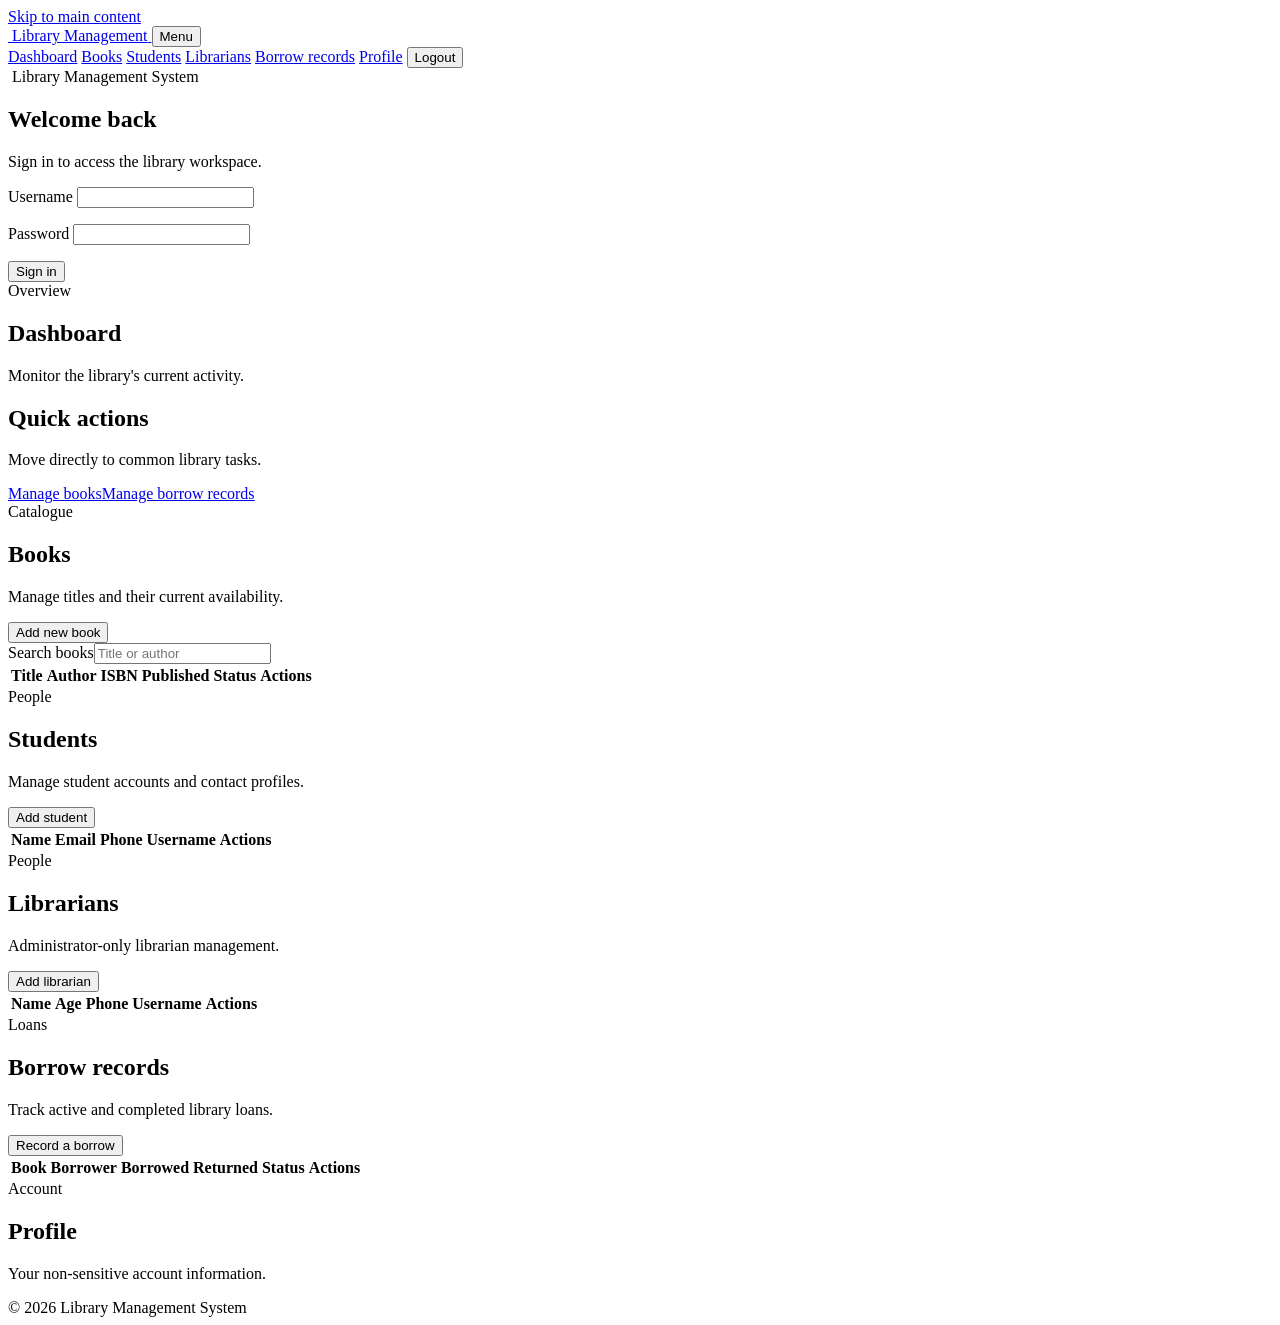
==== backend/src/main/resources/static/index.html @ df99b719 "Initial Commit" ====
<!doctype html>
<html lang="en">
<head>
  <meta charset="UTF-8">
  <meta name="viewport" content="width=device-width, initial-scale=1.0">
  <meta name="description" content="Responsive Library Management System">
  <title>Library Management System</title>
  <link rel="icon" href="/assets/library-mark.svg" type="image/svg+xml">
  <link rel="preconnect" href="https://fonts.googleapis.com">
  <link rel="preconnect" href="https://fonts.gstatic.com" crossorigin>
  <link href="https://fonts.googleapis.com/css2?family=Inter:wght@400;500;600;700&family=Poppins:wght@600;700&display=swap" rel="stylesheet">
  <link rel="stylesheet" href="/css/tokens.css">
  <link rel="stylesheet" href="/css/base.css">
  <link rel="stylesheet" href="/css/layout.css">
  <link rel="stylesheet" href="/css/components.css">
  <link rel="stylesheet" href="/css/responsive.css">
</head>
<body>
  <a class="skip-link" href="#main-content">Skip to main content</a>
  <div class="app-shell">
    <header class="site-header">
      <a class="brand" href="#dashboard" aria-label="Library Management System dashboard">
        <span class="brand-mark" aria-hidden="true"><img src="/assets/library-mark.svg" alt=""></span>
        <span>Library Management</span>
      </a>
      <button class="menu-toggle" type="button" aria-expanded="false" aria-controls="primary-navigation">Menu</button>
      <nav id="primary-navigation" class="primary-navigation" aria-label="Primary navigation">
        <a href="#dashboard" data-route="dashboard">Dashboard</a>
        <a href="#books" data-route="books">Books</a>
        <a href="#students" data-route="students">Students</a>
        <a href="#librarians" data-route="librarians">Librarians</a>
        <a href="#borrow-records" data-route="borrow-records">Borrow records</a>
        <a href="#profile" data-route="profile">Profile</a>
        <button class="nav-logout" type="button" data-action="logout">Logout</button>
      </nav>
    </header>

    <main id="main-content" tabindex="-1">
      <section class="page-view" data-page="login" aria-labelledby="login-title">
        <div class="auth-layout">
          <div class="auth-card">
            <img class="auth-brand-mark" src="/assets/library-mark.svg" alt="" aria-hidden="true">
            <span class="eyebrow">Library Management System</span>
            <h1 id="login-title">Welcome back</h1>
            <p>Sign in to access the library workspace.</p>
            <form id="login-form" novalidate>
              <label for="login-username">Username</label>
              <input id="login-username" name="username" autocomplete="username" required>
              <p class="field-error" data-error-for="username"></p>
              <label for="login-password">Password</label>
              <input id="login-password" name="password" type="password" autocomplete="current-password" required>
              <p class="field-error" data-error-for="password"></p>
              <button class="button button-primary button-block" type="submit">Sign in</button>
            </form>
          </div>
        </div>
      </section>

      <section class="page-view" data-page="dashboard" aria-labelledby="dashboard-title">
        <div class="page-heading"><div><span class="eyebrow">Overview</span><h1 id="dashboard-title">Dashboard</h1><p>Monitor the library's current activity.</p></div></div>
        <div class="stat-grid" id="dashboard-stats" aria-live="polite"></div>
        <div class="dashboard-actions card"><h2>Quick actions</h2><p>Move directly to common library tasks.</p><div class="button-row"><a class="button button-primary" href="#books">Manage books</a><a class="button button-teal" href="#borrow-records">Manage borrow records</a></div></div>
      </section>

      <section class="page-view" data-page="books" aria-labelledby="books-title">
        <div class="page-heading"><div><span class="eyebrow">Catalogue</span><h1 id="books-title">Books</h1><p>Manage titles and their current availability.</p></div><button class="button button-primary" type="button" data-open-modal="book">Add new book</button></div>
        <div class="toolbar"><label class="search-field" for="book-search">Search books<input id="book-search" type="search" placeholder="Title or author"></label></div>
        <div class="table-card"><table><thead><tr><th>Title</th><th>Author</th><th>ISBN</th><th>Published</th><th>Status</th><th>Actions</th></tr></thead><tbody id="books-table"></tbody></table></div>
      </section>

      <section class="page-view" data-page="students" aria-labelledby="students-title">
        <div class="page-heading"><div><span class="eyebrow">People</span><h1 id="students-title">Students</h1><p>Manage student accounts and contact profiles.</p></div><button class="button button-primary" type="button" data-open-modal="student">Add student</button></div>
        <div class="table-card"><table><thead><tr><th>Name</th><th>Email</th><th>Phone</th><th>Username</th><th>Actions</th></tr></thead><tbody id="students-table"></tbody></table></div>
      </section>

      <section class="page-view" data-page="librarians" aria-labelledby="librarians-title">
        <div class="page-heading"><div><span class="eyebrow">People</span><h1 id="librarians-title">Librarians</h1><p>Administrator-only librarian management.</p></div><button class="button button-primary" type="button" data-open-modal="librarian">Add librarian</button></div>
        <div class="table-card"><table><thead><tr><th>Name</th><th>Age</th><th>Phone</th><th>Username</th><th>Actions</th></tr></thead><tbody id="librarians-table"></tbody></table></div>
      </section>

      <section class="page-view" data-page="borrow-records" aria-labelledby="records-title">
        <div class="page-heading"><div><span class="eyebrow">Loans</span><h1 id="records-title">Borrow records</h1><p>Track active and completed library loans.</p></div><button class="button button-teal" type="button" data-open-modal="borrow">Record a borrow</button></div>
        <div class="table-card"><table><thead><tr><th>Book</th><th>Borrower</th><th>Borrowed</th><th>Returned</th><th>Status</th><th>Actions</th></tr></thead><tbody id="records-table"></tbody></table></div>
      </section>

      <section class="page-view" data-page="profile" aria-labelledby="profile-title"><div class="page-heading"><div><span class="eyebrow">Account</span><h1 id="profile-title">Profile</h1><p>Your non-sensitive account information.</p></div></div><div id="profile-card" class="card"></div></section>
    </main>
    <footer>© 2026 Library Management System</footer>
  </div>
  <div id="modal-root" aria-live="polite"></div>
  <div id="toast-region" class="toast-region" aria-live="polite" aria-atomic="true"></div>
  <script type="module" src="/js/main.js"></script>
</body>
</html>
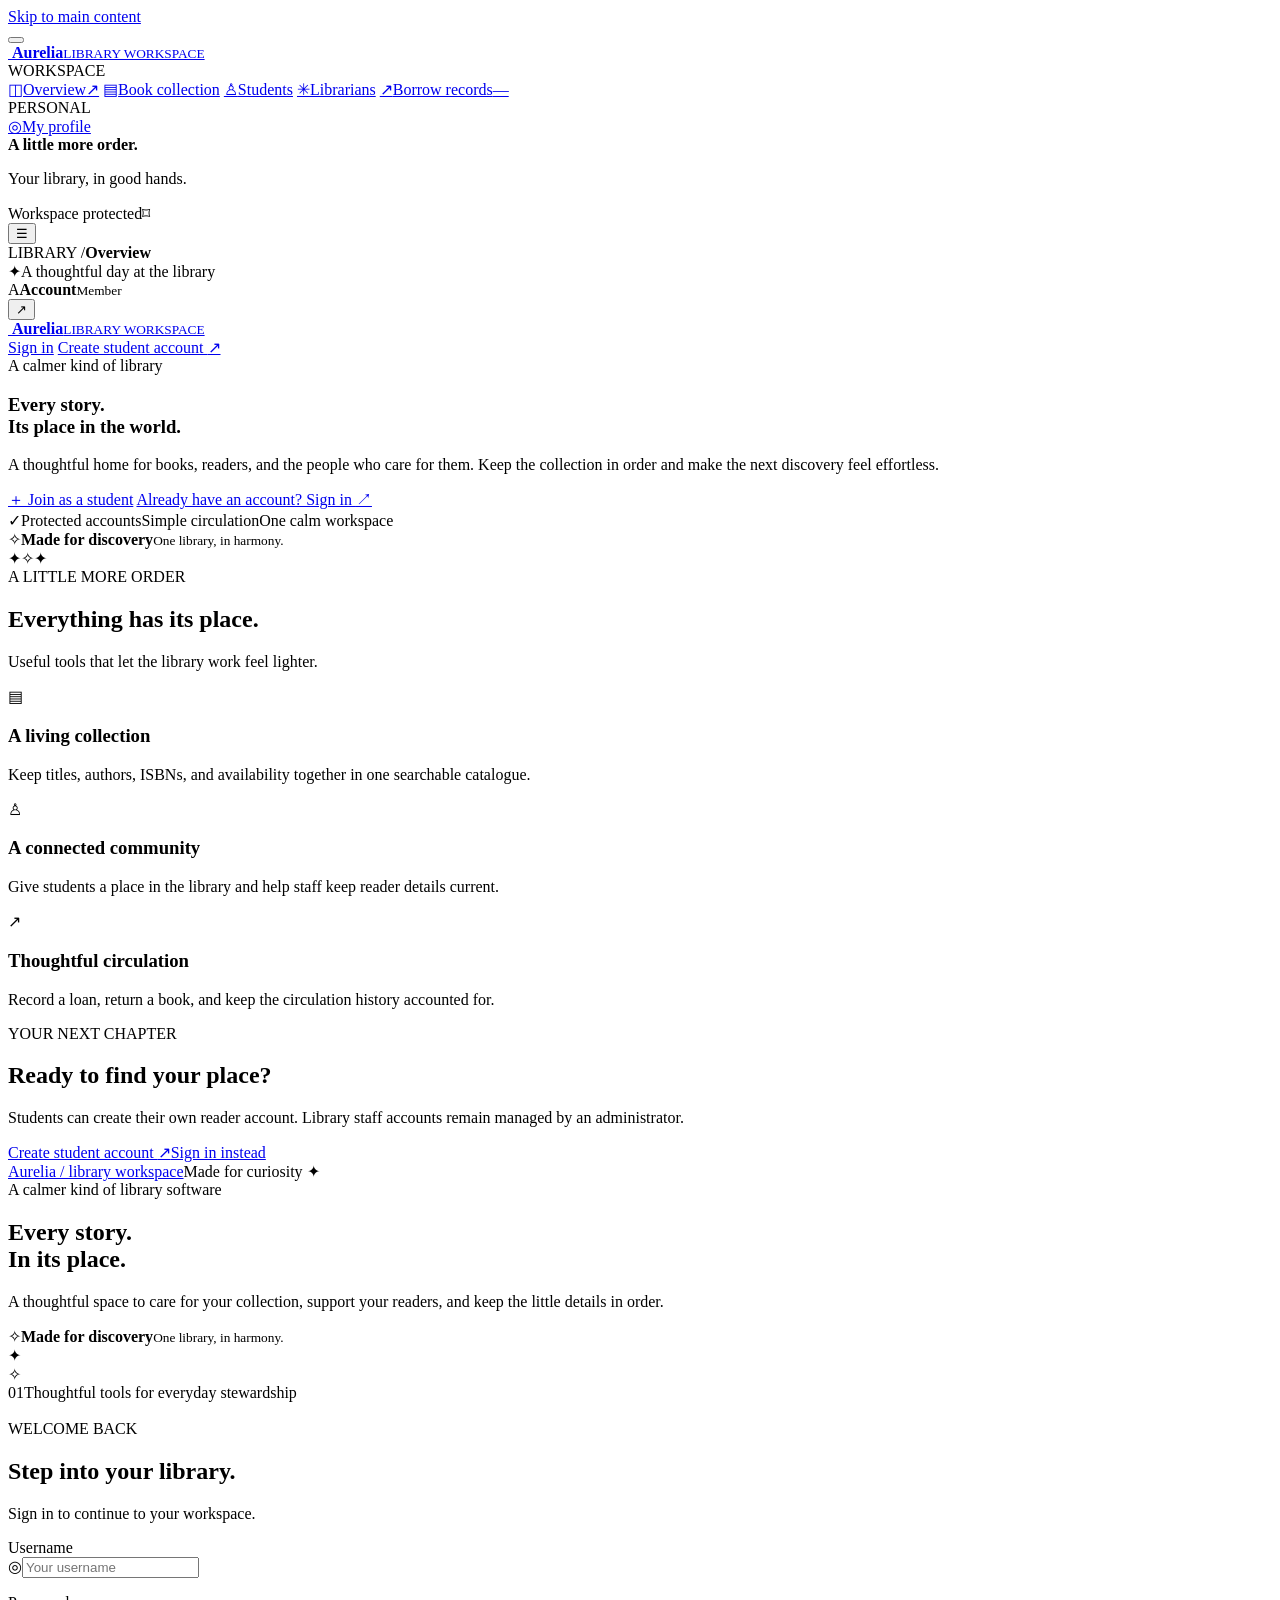
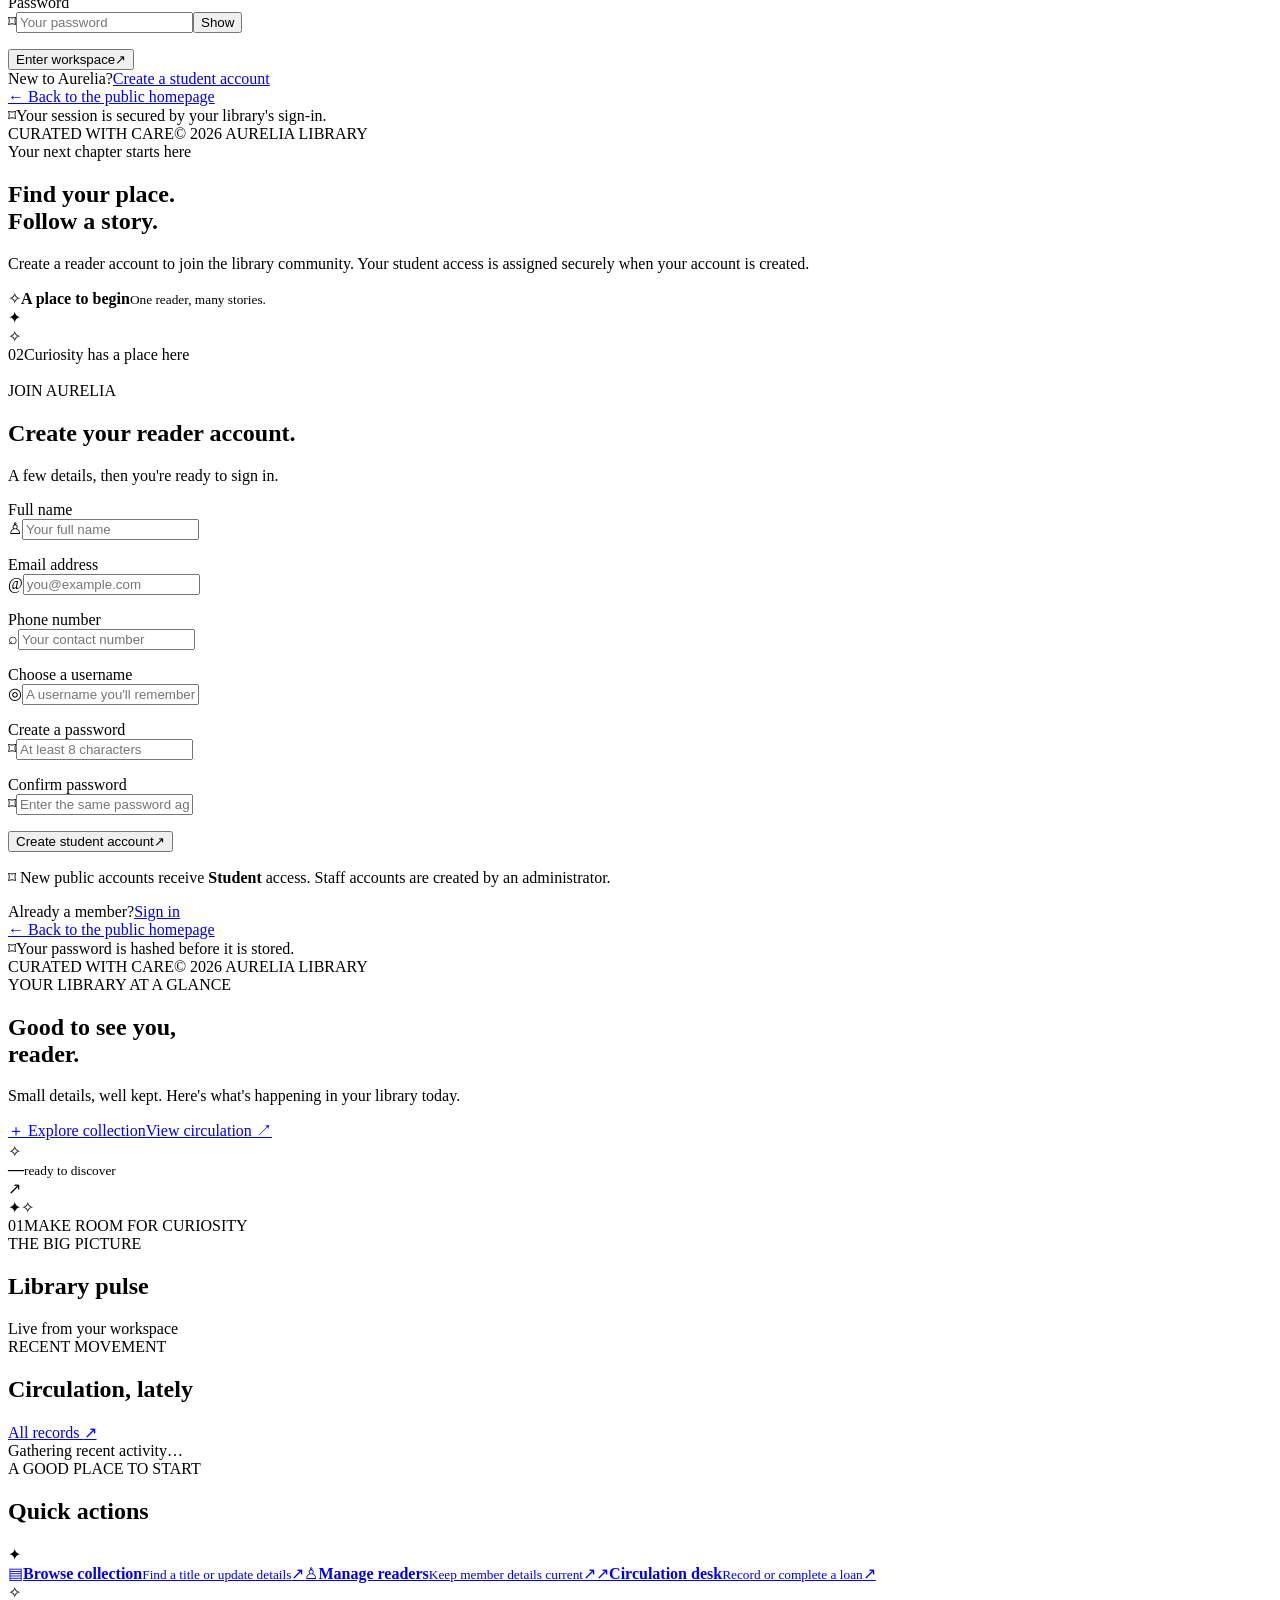
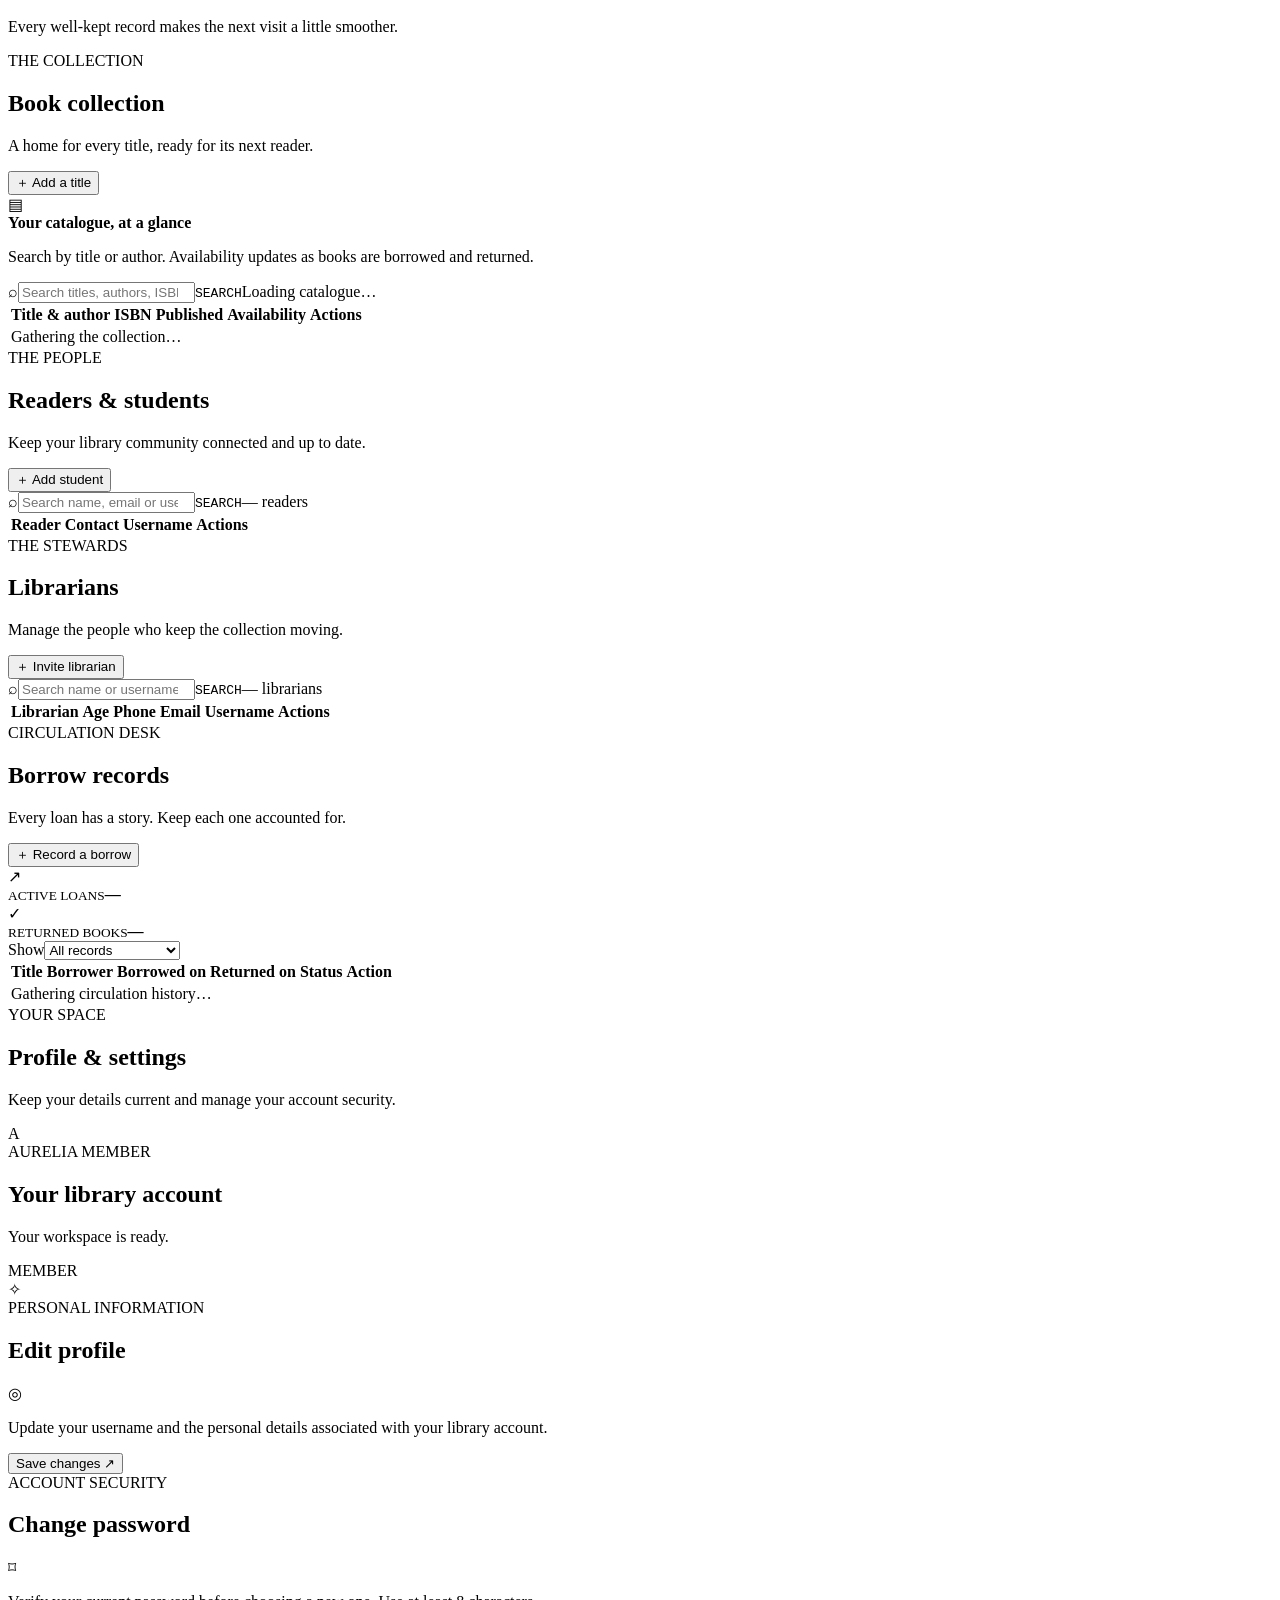
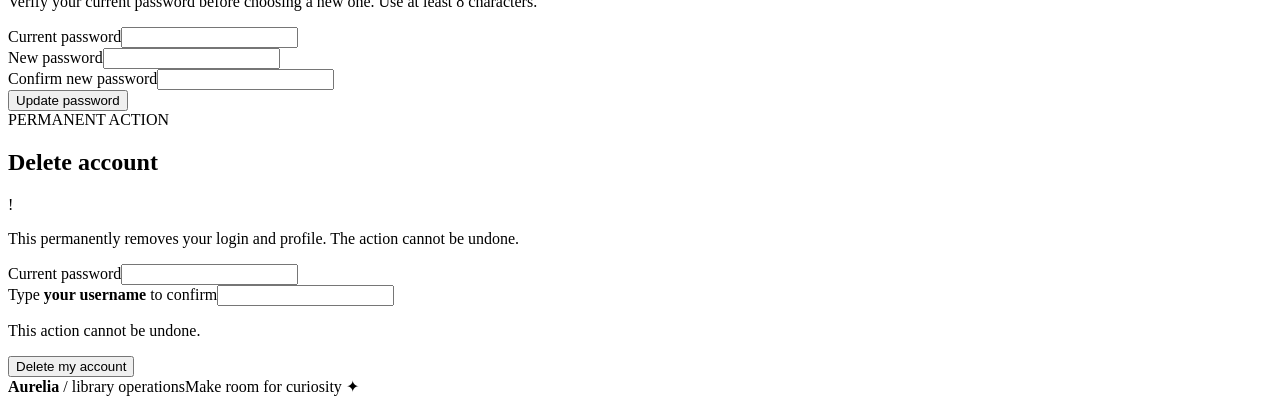
==== commit a9238575: "feat: complete Aurelia UI and account workflows" ====
--- a/backend/src/main/resources/static/index.html
+++ b/backend/src/main/resources/static/index.html
@@ -3,92 +3,280 @@
 <head>
   <meta charset="UTF-8">
   <meta name="viewport" content="width=device-width, initial-scale=1.0">
-  <meta name="description" content="Responsive Library Management System">
-  <title>Library Management System</title>
+  <meta name="theme-color" content="#f7f6ff">
+  <meta name="description" content="Aurelia Library — an elegant, responsive library management workspace.">
+  <title>Aurelia Library — Spatial Glass</title>
   <link rel="icon" href="/assets/library-mark.svg" type="image/svg+xml">
   <link rel="preconnect" href="https://fonts.googleapis.com">
   <link rel="preconnect" href="https://fonts.gstatic.com" crossorigin>
-  <link href="https://fonts.googleapis.com/css2?family=Inter:wght@400;500;600;700&family=Poppins:wght@600;700&display=swap" rel="stylesheet">
+  <link href="https://fonts.googleapis.com/css2?family=DM+Sans:wght@400;500;600;700&family=Manrope:wght@400;500;600;700;800&display=swap" rel="stylesheet">
   <link rel="stylesheet" href="/css/tokens.css">
   <link rel="stylesheet" href="/css/base.css">
   <link rel="stylesheet" href="/css/layout.css">
   <link rel="stylesheet" href="/css/components.css">
   <link rel="stylesheet" href="/css/responsive.css">
+  <link rel="stylesheet" href="/css/public.css">
 </head>
 <body>
   <a class="skip-link" href="#main-content">Skip to main content</a>
   <div class="app-shell">
-    <header class="site-header">
-      <a class="brand" href="#dashboard" aria-label="Library Management System dashboard">
-        <span class="brand-mark" aria-hidden="true"><img src="/assets/library-mark.svg" alt=""></span>
-        <span>Library Management</span>
+    <button class="nav-scrim" type="button" data-action="close-nav" aria-label="Close navigation"></button>
+    <aside class="app-sidebar" id="app-sidebar" aria-label="Application sidebar">
+      <a class="brand-lockup" href="#dashboard" aria-label="Aurelia Library home">
+        <span class="brand-symbol"><img src="/assets/library-mark.svg" alt=""></span>
+        <span class="brand-copy"><strong>Aurelia</strong><small>LIBRARY WORKSPACE</small></span>
       </a>
-      <button class="menu-toggle" type="button" aria-expanded="false" aria-controls="primary-navigation">Menu</button>
-      <nav id="primary-navigation" class="primary-navigation" aria-label="Primary navigation">
-        <a href="#dashboard" data-route="dashboard">Dashboard</a>
-        <a href="#books" data-route="books">Books</a>
-        <a href="#students" data-route="students">Students</a>
-        <a href="#librarians" data-route="librarians">Librarians</a>
-        <a href="#borrow-records" data-route="borrow-records">Borrow records</a>
-        <a href="#profile" data-route="profile">Profile</a>
-        <button class="nav-logout" type="button" data-action="logout">Logout</button>
+      <div class="sidebar-section-label">WORKSPACE</div>
+      <nav class="side-navigation" aria-label="Primary navigation">
+        <a href="#dashboard" data-route="dashboard" data-roles="ADMIN,LIBRARIAN"><span class="nav-glyph" aria-hidden="true">◫</span><span>Overview</span><span class="nav-arrow" aria-hidden="true">↗</span></a>
+        <a href="#books" data-route="books"><span class="nav-glyph" aria-hidden="true">▤</span><span>Book collection</span></a>
+        <a href="#students" data-route="students" data-roles="ADMIN,LIBRARIAN"><span class="nav-glyph" aria-hidden="true">♙</span><span>Students</span></a>
+        <a href="#librarians" data-route="librarians" data-role="ADMIN"><span class="nav-glyph" aria-hidden="true">✳</span><span>Librarians</span></a>
+        <a href="#borrow-records" data-route="borrow-records" data-roles="ADMIN,LIBRARIAN,STUDENT"><span class="nav-glyph" aria-hidden="true">↗</span><span id="borrow-nav-label">Borrow records</span><span class="nav-count" id="active-loan-count">—</span></a>
       </nav>
-    </header>
-
-    <main id="main-content" tabindex="-1">
-      <section class="page-view" data-page="login" aria-labelledby="login-title">
-        <div class="auth-layout">
-          <div class="auth-card">
-            <img class="auth-brand-mark" src="/assets/library-mark.svg" alt="" aria-hidden="true">
-            <span class="eyebrow">Library Management System</span>
-            <h1 id="login-title">Welcome back</h1>
-            <p>Sign in to access the library workspace.</p>
-            <form id="login-form" novalidate>
-              <label for="login-username">Username</label>
-              <input id="login-username" name="username" autocomplete="username" required>
-              <p class="field-error" data-error-for="username"></p>
-              <label for="login-password">Password</label>
-              <input id="login-password" name="password" type="password" autocomplete="current-password" required>
-              <p class="field-error" data-error-for="password"></p>
-              <button class="button button-primary button-block" type="submit">Sign in</button>
-            </form>
-          </div>
+      <div class="sidebar-section-label sidebar-secondary-label">PERSONAL</div>
+      <nav class="side-navigation" aria-label="Personal navigation">
+        <a href="#profile" data-route="profile"><span class="nav-glyph" aria-hidden="true">◎</span><span>My profile</span></a>
+      </nav>
+      <div class="sidebar-spacer"></div>
+      <div class="sidebar-note">
+        <span class="note-orb" aria-hidden="true"><span></span></span>
+        <div><strong>A little more order.</strong><p>Your library, in good hands.</p></div>
+      </div>
+      <div class="sidebar-footer"><span class="online-dot"></span><span>Workspace protected</span><span class="footer-lock" aria-hidden="true">⌑</span></div>
+    </aside>
+
+    <div class="app-frame">
+      <header class="app-topbar">
+        <div class="topbar-left">
+          <button class="icon-button mobile-menu-button" type="button" data-action="toggle-nav" aria-label="Open navigation" aria-expanded="false" aria-controls="app-sidebar"><span aria-hidden="true">☰</span></button>
+          <div class="breadcrumb"><span>LIBRARY /</span><strong id="topbar-section">Overview</strong></div>
         </div>
-      </section>
-
-      <section class="page-view" data-page="dashboard" aria-labelledby="dashboard-title">
-        <div class="page-heading"><div><span class="eyebrow">Overview</span><h1 id="dashboard-title">Dashboard</h1><p>Monitor the library's current activity.</p></div></div>
-        <div class="stat-grid" id="dashboard-stats" aria-live="polite"></div>
-        <div class="dashboard-actions card"><h2>Quick actions</h2><p>Move directly to common library tasks.</p><div class="button-row"><a class="button button-primary" href="#books">Manage books</a><a class="button button-teal" href="#borrow-records">Manage borrow records</a></div></div>
-      </section>
-
-      <section class="page-view" data-page="books" aria-labelledby="books-title">
-        <div class="page-heading"><div><span class="eyebrow">Catalogue</span><h1 id="books-title">Books</h1><p>Manage titles and their current availability.</p></div><button class="button button-primary" type="button" data-open-modal="book">Add new book</button></div>
-        <div class="toolbar"><label class="search-field" for="book-search">Search books<input id="book-search" type="search" placeholder="Title or author"></label></div>
-        <div class="table-card"><table><thead><tr><th>Title</th><th>Author</th><th>ISBN</th><th>Published</th><th>Status</th><th>Actions</th></tr></thead><tbody id="books-table"></tbody></table></div>
-      </section>
-
-      <section class="page-view" data-page="students" aria-labelledby="students-title">
-        <div class="page-heading"><div><span class="eyebrow">People</span><h1 id="students-title">Students</h1><p>Manage student accounts and contact profiles.</p></div><button class="button button-primary" type="button" data-open-modal="student">Add student</button></div>
-        <div class="table-card"><table><thead><tr><th>Name</th><th>Email</th><th>Phone</th><th>Username</th><th>Actions</th></tr></thead><tbody id="students-table"></tbody></table></div>
-      </section>
-
-      <section class="page-view" data-page="librarians" aria-labelledby="librarians-title">
-        <div class="page-heading"><div><span class="eyebrow">People</span><h1 id="librarians-title">Librarians</h1><p>Administrator-only librarian management.</p></div><button class="button button-primary" type="button" data-open-modal="librarian">Add librarian</button></div>
-        <div class="table-card"><table><thead><tr><th>Name</th><th>Age</th><th>Phone</th><th>Username</th><th>Actions</th></tr></thead><tbody id="librarians-table"></tbody></table></div>
-      </section>
-
-      <section class="page-view" data-page="borrow-records" aria-labelledby="records-title">
-        <div class="page-heading"><div><span class="eyebrow">Loans</span><h1 id="records-title">Borrow records</h1><p>Track active and completed library loans.</p></div><button class="button button-teal" type="button" data-open-modal="borrow">Record a borrow</button></div>
-        <div class="table-card"><table><thead><tr><th>Book</th><th>Borrower</th><th>Borrowed</th><th>Returned</th><th>Status</th><th>Actions</th></tr></thead><tbody id="records-table"></tbody></table></div>
-      </section>
-
-      <section class="page-view" data-page="profile" aria-labelledby="profile-title"><div class="page-heading"><div><span class="eyebrow">Account</span><h1 id="profile-title">Profile</h1><p>Your non-sensitive account information.</p></div></div><div id="profile-card" class="card"></div></section>
-    </main>
-    <footer>© 2026 Library Management System</footer>
+        <div class="topbar-right">
+          <div class="topbar-date"><span class="date-spark" aria-hidden="true">✦</span><span id="today-label">A thoughtful day at the library</span></div>
+          <span class="topbar-divider" aria-hidden="true"></span>
+          <div class="identity-chip" aria-label="Signed-in user"><span class="avatar-circle" id="header-avatar">A</span><span class="identity-copy"><strong data-user-name>Account</strong><small data-user-role>Member</small></span></div>
+          <button class="icon-button logout-button" type="button" data-action="logout" aria-label="Sign out" title="Sign out"><span aria-hidden="true">↗</span></button>
+        </div>
+      </header>
+
+      <main id="main-content" tabindex="-1">
+        <section class="page-view public-home active" data-page="home" aria-labelledby="public-home-title">
+          <div class="public-home-wrap">
+            <header class="public-nav">
+              <a class="brand-lockup" href="#home" aria-label="Aurelia Library home">
+                <span class="brand-symbol"><img src="/assets/library-mark.svg" alt=""></span>
+                <span class="brand-copy"><strong>Aurelia</strong><small>LIBRARY WORKSPACE</small></span>
+              </a>
+              <nav class="public-nav-actions" aria-label="Public navigation">
+                <a class="public-nav-link" href="#login">Sign in</a>
+                <a class="button button-primary public-nav-cta" href="#register">Create student account <span aria-hidden="true">↗</span></a>
+              </nav>
+            </header>
+
+            <section class="public-hero" aria-labelledby="public-home-title">
+              <div class="public-hero-copy">
+                <span class="hero-eyebrow"><span class="hero-eyebrow-dot"></span> A calmer kind of library</span>
+                <h1 id="public-home-title">Every story.<br><span>Its place in the world.</span></h1>
+                <p>A thoughtful home for books, readers, and the people who care for them. Keep the collection in order and make the next discovery feel effortless.</p>
+                <div class="public-hero-actions">
+                  <a class="button button-light" href="#register"><span aria-hidden="true">＋</span> Join as a student</a>
+                  <a class="public-secondary-link" href="#login">Already have an account? Sign in <span aria-hidden="true">↗</span></a>
+                </div>
+                <div class="public-proof-row"><span class="public-proof-dot" aria-hidden="true">✓</span><span>Protected accounts</span><span class="public-proof-separator" aria-hidden="true"></span><span>Simple circulation</span><span class="public-proof-separator" aria-hidden="true"></span><span>One calm workspace</span></div>
+              </div>
+              <div class="public-hero-art" aria-hidden="true">
+                <div class="public-art-orbit orbit-one"></div><div class="public-art-orbit orbit-two"></div><div class="public-art-orbit orbit-three"></div>
+                <div class="public-art-glow"></div>
+                <div class="public-book public-book-jade"><span class="public-book-emblem"></span><i></i></div>
+                <div class="public-book public-book-violet"><span class="public-book-emblem"></span><i></i></div>
+                <div class="public-book public-book-sand"><span class="public-book-emblem"></span><i></i></div>
+                <div class="public-art-card"><span class="public-art-card-icon">✧</span><span><strong>Made for discovery</strong><small>One library, in harmony.</small></span></div>
+                <span class="public-art-star star-one">✦</span><span class="public-art-star star-two">✧</span><span class="public-art-star star-three">✦</span>
+              </div>
+            </section>
+
+            <section class="public-section" aria-labelledby="public-features-title">
+              <div class="public-section-heading"><span class="eyebrow">A LITTLE MORE ORDER</span><h2 id="public-features-title">Everything has its place.</h2><p>Useful tools that let the library work feel lighter.</p></div>
+              <div class="public-feature-grid">
+                <article class="public-feature-card"><span class="public-feature-icon violet">▤</span><h3>A living collection</h3><p>Keep titles, authors, ISBNs, and availability together in one searchable catalogue.</p></article>
+                <article class="public-feature-card"><span class="public-feature-icon jade">♙</span><h3>A connected community</h3><p>Give students a place in the library and help staff keep reader details current.</p></article>
+                <article class="public-feature-card"><span class="public-feature-icon lilac">↗</span><h3>Thoughtful circulation</h3><p>Record a loan, return a book, and keep the circulation history accounted for.</p></article>
+              </div>
+            </section>
+
+            <section class="public-join-panel"><div><span class="eyebrow">YOUR NEXT CHAPTER</span><h2>Ready to find your place?</h2><p>Students can create their own reader account. Library staff accounts remain managed by an administrator.</p></div><div class="public-join-actions"><a class="button button-primary" href="#register">Create student account <span aria-hidden="true">↗</span></a><a class="public-secondary-link" href="#login">Sign in instead</a></div></section>
+            <footer class="public-footer"><a class="public-footer-brand" href="#home">Aurelia <span>/ library workspace</span></a><span>Made for curiosity <span aria-hidden="true">✦</span></span></footer>
+          </div>
+        </section>
+
+        <section class="page-view login-view" data-page="login" aria-labelledby="login-title">
+          <div class="auth-layout">
+            <div class="auth-story">
+              <div class="auth-story-orb auth-story-orb-one" aria-hidden="true"></div>
+              <div class="auth-story-orb auth-story-orb-two" aria-hidden="true"></div>
+              <span class="story-kicker"><span class="online-dot"></span> A calmer kind of library software</span>
+              <h1>Every story.<br><span>In its place.</span></h1>
+              <p class="story-copy">A thoughtful space to care for your collection, support your readers, and keep the little details in order.</p>
+              <div class="book-scene" aria-hidden="true">
+                <div class="scene-ring scene-ring-one"></div><div class="scene-ring scene-ring-two"></div>
+                <div class="floating-book book-back"><span></span><i></i></div>
+                <div class="floating-book book-mid"><span></span><i></i></div>
+                <div class="floating-book book-front"><span></span><i></i></div>
+                <div class="scene-glass-card"><span>✧</span><strong>Made for discovery</strong><small>One library, in harmony.</small></div>
+                <div class="scene-spark spark-one">✦</div><div class="scene-spark spark-two">✧</div>
+              </div>
+              <div class="story-footnote"><span>01</span><span class="story-footnote-line"></span><span>Thoughtful tools for everyday stewardship</span></div>
+            </div>
+            <div class="auth-side">
+              <div class="auth-card glass-panel">
+                <div class="auth-card-mark"><img src="/assets/library-mark.svg" alt="" aria-hidden="true"></div>
+                <div class="eyebrow">WELCOME BACK</div>
+                <h2 id="login-title">Step into your library.</h2>
+                <p class="auth-intro">Sign in to continue to your workspace.</p>
+                <form id="login-form" novalidate>
+                  <div class="form-field"><label for="login-username">Username</label><div class="input-wrap"><span class="input-leading" aria-hidden="true">◎</span><input id="login-username" name="username" autocomplete="username" placeholder="Your username" required></div><p class="field-error" data-error-for="username"></p></div>
+                  <div class="form-field"><label for="login-password">Password</label><div class="input-wrap"><span class="input-leading" aria-hidden="true">⌑</span><input id="login-password" name="password" type="password" autocomplete="current-password" placeholder="Your password" required><button class="password-toggle" type="button" data-action="toggle-password" aria-label="Show password">Show</button></div><p class="field-error" data-error-for="password"></p></div>
+                  <p class="login-error" id="login-error" role="alert" hidden></p>
+                  <button class="button button-primary button-block sign-in-button" type="submit"><span>Enter workspace</span><span aria-hidden="true">↗</span></button>
+                </form>
+                <div class="auth-switch-row"><span>New to Aurelia?</span><a href="#register">Create a student account</a></div>
+                <a class="auth-home-link" href="#home">← Back to the public homepage</a>
+                <div class="auth-security"><span class="security-icon" aria-hidden="true">⌑</span><span>Your session is secured by your library's sign-in.</span></div>
+              </div>
+              <div class="auth-bottom-line"><span>CURATED WITH CARE</span><span>© 2026 AURELIA LIBRARY</span></div>
+            </div>
+          </div>
+        </section>
+
+        <section class="page-view login-view register-view" data-page="register" aria-labelledby="register-title">
+          <div class="auth-layout">
+            <div class="auth-story">
+              <div class="auth-story-orb auth-story-orb-one" aria-hidden="true"></div>
+              <div class="auth-story-orb auth-story-orb-two" aria-hidden="true"></div>
+              <span class="story-kicker"><span class="online-dot"></span> Your next chapter starts here</span>
+              <h1>Find your place.<br><span>Follow a story.</span></h1>
+              <p class="story-copy">Create a reader account to join the library community. Your student access is assigned securely when your account is created.</p>
+              <div class="book-scene" aria-hidden="true">
+                <div class="scene-ring scene-ring-one"></div><div class="scene-ring scene-ring-two"></div>
+                <div class="floating-book book-back"><span></span><i></i></div>
+                <div class="floating-book book-mid"><span></span><i></i></div>
+                <div class="floating-book book-front"><span></span><i></i></div>
+                <div class="scene-glass-card"><span>✧</span><strong>A place to begin</strong><small>One reader, many stories.</small></div>
+                <div class="scene-spark spark-one">✦</div><div class="scene-spark spark-two">✧</div>
+              </div>
+              <div class="story-footnote"><span>02</span><span class="story-footnote-line"></span><span>Curiosity has a place here</span></div>
+            </div>
+            <div class="auth-side register-auth-side">
+              <div class="auth-card glass-panel register-card">
+                <div class="auth-card-mark"><img src="/assets/library-mark.svg" alt="" aria-hidden="true"></div>
+                <div class="eyebrow">JOIN AURELIA</div>
+                <h2 id="register-title">Create your reader account.</h2>
+                <p class="auth-intro">A few details, then you're ready to sign in.</p>
+                <form id="registration-form" novalidate>
+                  <div class="form-field"><label for="register-name">Full name</label><div class="input-wrap"><span class="input-leading" aria-hidden="true">♙</span><input id="register-name" name="name" autocomplete="name" maxlength="100" placeholder="Your full name" required></div><p class="field-error" data-register-error-for="name"></p></div>
+                  <div class="form-field"><label for="register-email">Email address</label><div class="input-wrap"><span class="input-leading" aria-hidden="true">@</span><input id="register-email" name="email" type="email" autocomplete="email" maxlength="100" placeholder="you@example.com" required></div><p class="field-error" data-register-error-for="email"></p></div>
+                  <div class="form-field"><label for="register-phone">Phone number</label><div class="input-wrap"><span class="input-leading" aria-hidden="true">⌕</span><input id="register-phone" name="phone" type="tel" autocomplete="tel" maxlength="20" placeholder="Your contact number" required></div><p class="field-error" data-register-error-for="phone"></p></div>
+                  <div class="form-field"><label for="register-username">Choose a username</label><div class="input-wrap"><span class="input-leading" aria-hidden="true">◎</span><input id="register-username" name="username" autocomplete="username" minlength="1" maxlength="50" placeholder="A username you'll remember" required></div><p class="field-error" data-register-error-for="username"></p></div>
+                  <div class="form-field"><label for="register-password">Create a password</label><div class="input-wrap"><span class="input-leading" aria-hidden="true">⌑</span><input id="register-password" name="password" type="password" autocomplete="new-password" minlength="8" maxlength="100" placeholder="At least 8 characters" required></div><p class="field-error" data-register-error-for="password"></p></div>
+                  <div class="form-field"><label for="register-confirm-password">Confirm password</label><div class="input-wrap"><span class="input-leading" aria-hidden="true">⌑</span><input id="register-confirm-password" name="confirmPassword" type="password" autocomplete="new-password" minlength="8" maxlength="100" placeholder="Enter the same password again" required></div><p class="field-error" data-register-error-for="confirmPassword"></p></div>
+                  <p class="login-error" id="registration-error" role="alert" hidden></p>
+                  <button class="button button-primary button-block sign-in-button" type="submit"><span>Create student account</span><span aria-hidden="true">↗</span></button>
+                </form>
+                <p class="registration-role-note"><span aria-hidden="true">⌑</span> New public accounts receive <strong>Student</strong> access. Staff accounts are created by an administrator.</p>
+                <div class="auth-switch-row"><span>Already a member?</span><a href="#login">Sign in</a></div>
+                <a class="auth-home-link" href="#home">← Back to the public homepage</a>
+                <div class="auth-security"><span class="security-icon" aria-hidden="true">⌑</span><span>Your password is hashed before it is stored.</span></div>
+              </div>
+              <div class="auth-bottom-line"><span>CURATED WITH CARE</span><span>© 2026 AURELIA LIBRARY</span></div>
+            </div>
+          </div>
+        </section>
+
+        <section class="page-view" data-page="dashboard" aria-labelledby="dashboard-title">
+          <div class="dashboard-hero spatial-panel">
+            <div class="hero-copy"><span class="hero-eyebrow"><span class="hero-eyebrow-dot"></span> YOUR LIBRARY AT A GLANCE</span><h1 id="dashboard-title">Good to see you,<br><span id="dashboard-greeting">reader.</span></h1><p>Small details, well kept. Here's what's happening in your library today.</p><div class="hero-action-row"><a class="button button-light" href="#books"><span aria-hidden="true">＋</span> Explore collection</a><a class="hero-text-link" href="#borrow-records">View circulation <span aria-hidden="true">↗</span></a></div></div>
+            <div class="hero-art" aria-hidden="true"><div class="hero-halo hero-halo-large"></div><div class="hero-halo hero-halo-small"></div><div class="hero-art-orbit orbit-a"></div><div class="hero-art-orbit orbit-b"></div><div class="hero-book hero-book-a"><i></i></div><div class="hero-book hero-book-b"><i></i></div><div class="hero-book hero-book-c"><i></i></div><div class="hero-floating-card"><span class="float-icon">✧</span><div><strong id="hero-available-count">—</strong><small>ready to discover</small></div><span class="float-trend">↗</span></div><span class="hero-star star-a">✦</span><span class="hero-star star-b">✧</span></div>
+            <div class="hero-index"><span>01</span><span class="hero-index-line"></span><span>MAKE ROOM FOR CURIOSITY</span></div>
+          </div>
+          <div class="section-heading"><div><span class="eyebrow">THE BIG PICTURE</span><h2>Library pulse</h2></div><span class="subtle-label"><span class="online-dot"></span> Live from your workspace</span></div>
+          <div class="stat-grid" id="dashboard-stats" aria-live="polite"></div>
+          <div class="dashboard-lower">
+            <section class="surface-panel recent-panel" aria-labelledby="recent-title"><div class="panel-heading"><div><span class="eyebrow">RECENT MOVEMENT</span><h2 id="recent-title">Circulation, lately</h2></div><a class="quiet-link" href="#borrow-records">All records <span aria-hidden="true">↗</span></a></div><div id="recent-records" class="recent-list"><div class="loading-state">Gathering recent activity…</div></div></section>
+            <section class="surface-panel quick-panel" aria-labelledby="quick-title"><div class="panel-heading"><div><span class="eyebrow">A GOOD PLACE TO START</span><h2 id="quick-title">Quick actions</h2></div><span class="quick-decor" aria-hidden="true">✦</span></div><a class="quick-action" href="#books"><span class="quick-action-icon violet">▤</span><span><strong>Browse collection</strong><small>Find a title or update details</small></span><span class="quick-arrow" aria-hidden="true">↗</span></a><a class="quick-action" href="#students"><span class="quick-action-icon jade">♙</span><span><strong>Manage readers</strong><small>Keep member details current</small></span><span class="quick-arrow" aria-hidden="true">↗</span></a><a class="quick-action" href="#borrow-records"><span class="quick-action-icon lilac">↗</span><span><strong>Circulation desk</strong><small>Record or complete a loan</small></span><span class="quick-arrow" aria-hidden="true">↗</span></a><div class="quick-note"><span aria-hidden="true">✧</span><p>Every well-kept record makes the next visit a little smoother.</p></div></section>
+          </div>
+        </section>
+
+        <section class="page-view" data-page="books" aria-labelledby="books-title">
+          <div class="page-heading"><div><span class="eyebrow">THE COLLECTION</span><h1 id="books-title">Book collection</h1><p>A home for every title, ready for its next reader.</p></div><button class="button button-primary" type="button" data-open-modal="book" data-roles="ADMIN,LIBRARIAN"><span aria-hidden="true">＋</span> Add a title</button></div>
+          <div class="collection-ribbon"><span class="ribbon-symbol" aria-hidden="true">▤</span><div><strong id="book-count-label">Your catalogue, at a glance</strong><p>Search by title or author. Availability updates as books are borrowed and returned.</p></div><div class="ribbon-decoration" aria-hidden="true"><i></i><i></i><i></i></div></div>
+          <div class="table-toolbar"><label class="search-control" for="book-search"><span aria-hidden="true">⌕</span><input id="book-search" type="search" placeholder="Search titles, authors, ISBN…" autocomplete="off"><kbd>SEARCH</kbd></label><span class="table-meta" id="books-visible-count">Loading catalogue…</span></div>
+          <div class="table-card"><table><thead><tr><th>Title & author</th><th>ISBN</th><th>Published</th><th>Availability</th><th class="actions-column">Actions</th></tr></thead><tbody id="books-table"><tr><td colspan="5" class="empty-state">Gathering the collection…</td></tr></tbody></table></div>
+        </section>
+
+        <section class="page-view" data-page="students" aria-labelledby="students-title">
+          <div class="page-heading"><div><span class="eyebrow">THE PEOPLE</span><h1 id="students-title">Readers & students</h1><p>Keep your library community connected and up to date.</p></div><button class="button button-primary" type="button" data-open-modal="student" data-roles="ADMIN,LIBRARIAN"><span aria-hidden="true">＋</span> Add student</button></div>
+          <div class="table-toolbar"><label class="search-control" for="student-search"><span aria-hidden="true">⌕</span><input id="student-search" type="search" placeholder="Search name, email or username…" autocomplete="off"><kbd>SEARCH</kbd></label><span class="table-meta" id="students-visible-count">— readers</span></div>
+          <div class="table-card"><table><thead><tr><th>Reader</th><th>Contact</th><th>Username</th><th class="actions-column">Actions</th></tr></thead><tbody id="students-table"></tbody></table></div>
+        </section>
+
+        <section class="page-view" data-page="librarians" aria-labelledby="librarians-title">
+          <div class="page-heading"><div><span class="eyebrow">THE STEWARDS</span><h1 id="librarians-title">Librarians</h1><p>Manage the people who keep the collection moving.</p></div><button class="button button-primary" type="button" data-open-modal="librarian" data-role="ADMIN"><span aria-hidden="true">＋</span> Invite librarian</button></div>
+          <div class="table-toolbar"><label class="search-control" for="librarian-search"><span aria-hidden="true">⌕</span><input id="librarian-search" type="search" placeholder="Search name or username…" autocomplete="off"><kbd>SEARCH</kbd></label><span class="table-meta" id="librarians-visible-count">— librarians</span></div>
+          <div class="table-card"><table><thead><tr><th>Librarian</th><th>Age</th><th>Phone</th><th>Email</th><th>Username</th><th class="actions-column">Actions</th></tr></thead><tbody id="librarians-table"></tbody></table></div>
+        </section>
+
+        <section class="page-view" data-page="borrow-records" aria-labelledby="records-title">
+          <div class="page-heading"><div><span class="eyebrow">CIRCULATION DESK</span><h1 id="records-title">Borrow records</h1><p id="records-description">Every loan has a story. Keep each one accounted for.</p></div><button class="button button-jade" type="button" data-open-modal="borrow" data-roles="ADMIN,LIBRARIAN"><span aria-hidden="true">＋</span> Record a borrow</button></div>
+          <div class="loan-summary-row"><div class="loan-summary-card"><span class="loan-summary-icon active-icon">↗</span><div><small>ACTIVE LOANS</small><strong id="active-loan-total">—</strong></div></div><div class="loan-summary-card"><span class="loan-summary-icon returned-icon">✓</span><div><small>RETURNED BOOKS</small><strong id="returned-loan-total">—</strong></div></div><label class="filter-control" for="record-filter"><span>Show</span><select id="record-filter"><option value="">All records</option><option value="BORROWED">Currently borrowed</option><option value="RETURNED">Returned</option></select></label></div>
+          <div class="table-card"><table><thead><tr><th>Title</th><th>Borrower</th><th>Borrowed on</th><th>Returned on</th><th>Status</th><th class="actions-column">Action</th></tr></thead><tbody id="records-table"><tr><td colspan="6" class="empty-state">Gathering circulation history…</td></tr></tbody></table></div>
+        </section>
+
+        <section class="page-view" data-page="profile" aria-labelledby="profile-title">
+          <div class="page-heading"><div><span class="eyebrow">YOUR SPACE</span><h1 id="profile-title">Profile & settings</h1><p>Keep your details current and manage your account security.</p></div></div>
+          <div class="profile-layout"><div class="profile-hero spatial-panel"><div class="profile-avatar-large" id="profile-avatar">A</div><span class="profile-kicker">AURELIA MEMBER</span><h2 id="profile-display-name">Your library account</h2><p id="profile-welcome">Your workspace is ready.</p><span class="profile-role-pill" id="profile-role-pill">MEMBER</span><div class="profile-orbit" aria-hidden="true">✧</div></div><div id="profile-card" class="surface-panel profile-details"></div></div>
+          <div class="profile-settings-grid">
+            <section class="surface-panel profile-settings-card" aria-labelledby="profile-edit-title">
+              <div class="panel-heading"><div><span class="eyebrow">PERSONAL INFORMATION</span><h2 id="profile-edit-title">Edit profile</h2></div><span class="profile-settings-icon" aria-hidden="true">◎</span></div>
+              <p class="profile-settings-copy">Update your username and the personal details associated with your library account.</p>
+              <form id="profile-edit-form" novalidate>
+                <div class="profile-input-grid" id="profile-edit-fields"></div>
+                <p class="profile-form-note" id="profile-edit-note"></p>
+                <div class="profile-form-actions"><button class="button button-primary" type="submit">Save changes <span aria-hidden="true">↗</span></button></div>
+              </form>
+            </section>
+            <section class="surface-panel profile-settings-card" aria-labelledby="profile-password-title">
+              <div class="panel-heading"><div><span class="eyebrow">ACCOUNT SECURITY</span><h2 id="profile-password-title">Change password</h2></div><span class="profile-settings-icon jade" aria-hidden="true">⌑</span></div>
+              <p class="profile-settings-copy">Verify your current password before choosing a new one. Use at least 8 characters.</p>
+              <form id="profile-password-form" novalidate>
+                <div class="profile-input-grid single-column">
+                  <div class="profile-input-field"><label for="profile-current-password">Current password</label><input id="profile-current-password" name="currentPassword" type="password" autocomplete="current-password" required></div>
+                  <div class="profile-input-field"><label for="profile-new-password">New password</label><input id="profile-new-password" name="newPassword" type="password" autocomplete="new-password" minlength="8" maxlength="100" required></div>
+                  <div class="profile-input-field"><label for="profile-confirm-password">Confirm new password</label><input id="profile-confirm-password" name="confirmPassword" type="password" autocomplete="new-password" minlength="8" maxlength="100" required></div>
+                </div>
+                <div class="profile-form-actions"><button class="button button-secondary" type="submit">Update password</button></div>
+              </form>
+            </section>
+            <section class="surface-panel profile-settings-card profile-danger-card" aria-labelledby="profile-delete-title">
+              <div class="panel-heading"><div><span class="eyebrow">PERMANENT ACTION</span><h2 id="profile-delete-title">Delete account</h2></div><span class="profile-settings-icon danger" aria-hidden="true">!</span></div>
+              <p class="profile-settings-copy" id="profile-delete-description">This permanently removes your login and profile. The action cannot be undone.</p>
+              <form id="profile-delete-form" novalidate>
+                <div class="profile-delete-grid">
+                  <div class="profile-input-field"><label for="profile-delete-password">Current password</label><input id="profile-delete-password" name="currentPassword" type="password" autocomplete="current-password" required></div>
+                  <div class="profile-input-field"><label for="profile-delete-confirmation">Type <strong id="profile-delete-username">your username</strong> to confirm</label><input id="profile-delete-confirmation" name="confirmationUsername" type="text" autocomplete="off" required></div>
+                </div>
+                <p class="profile-delete-note" id="profile-delete-note">This action cannot be undone.</p>
+                <div class="profile-form-actions"><button class="button button-danger" type="submit">Delete my account</button></div>
+              </form>
+            </section>
+          </div>
+        </section>
+      </main>
+      <footer class="app-footer"><span><strong>Aurelia</strong> / library operations</span><span>Make room for curiosity <span aria-hidden="true">✦</span></span></footer>
+    </div>
   </div>
-  <div id="modal-root" aria-live="polite"></div>
-  <div id="toast-region" class="toast-region" aria-live="polite" aria-atomic="true"></div>
+  <div id="modal-root"></div>
+  <div id="toast-region" class="toast-region" role="status" aria-live="polite" aria-atomic="true"></div>
   <script type="module" src="/js/main.js"></script>
 </body>
 </html>
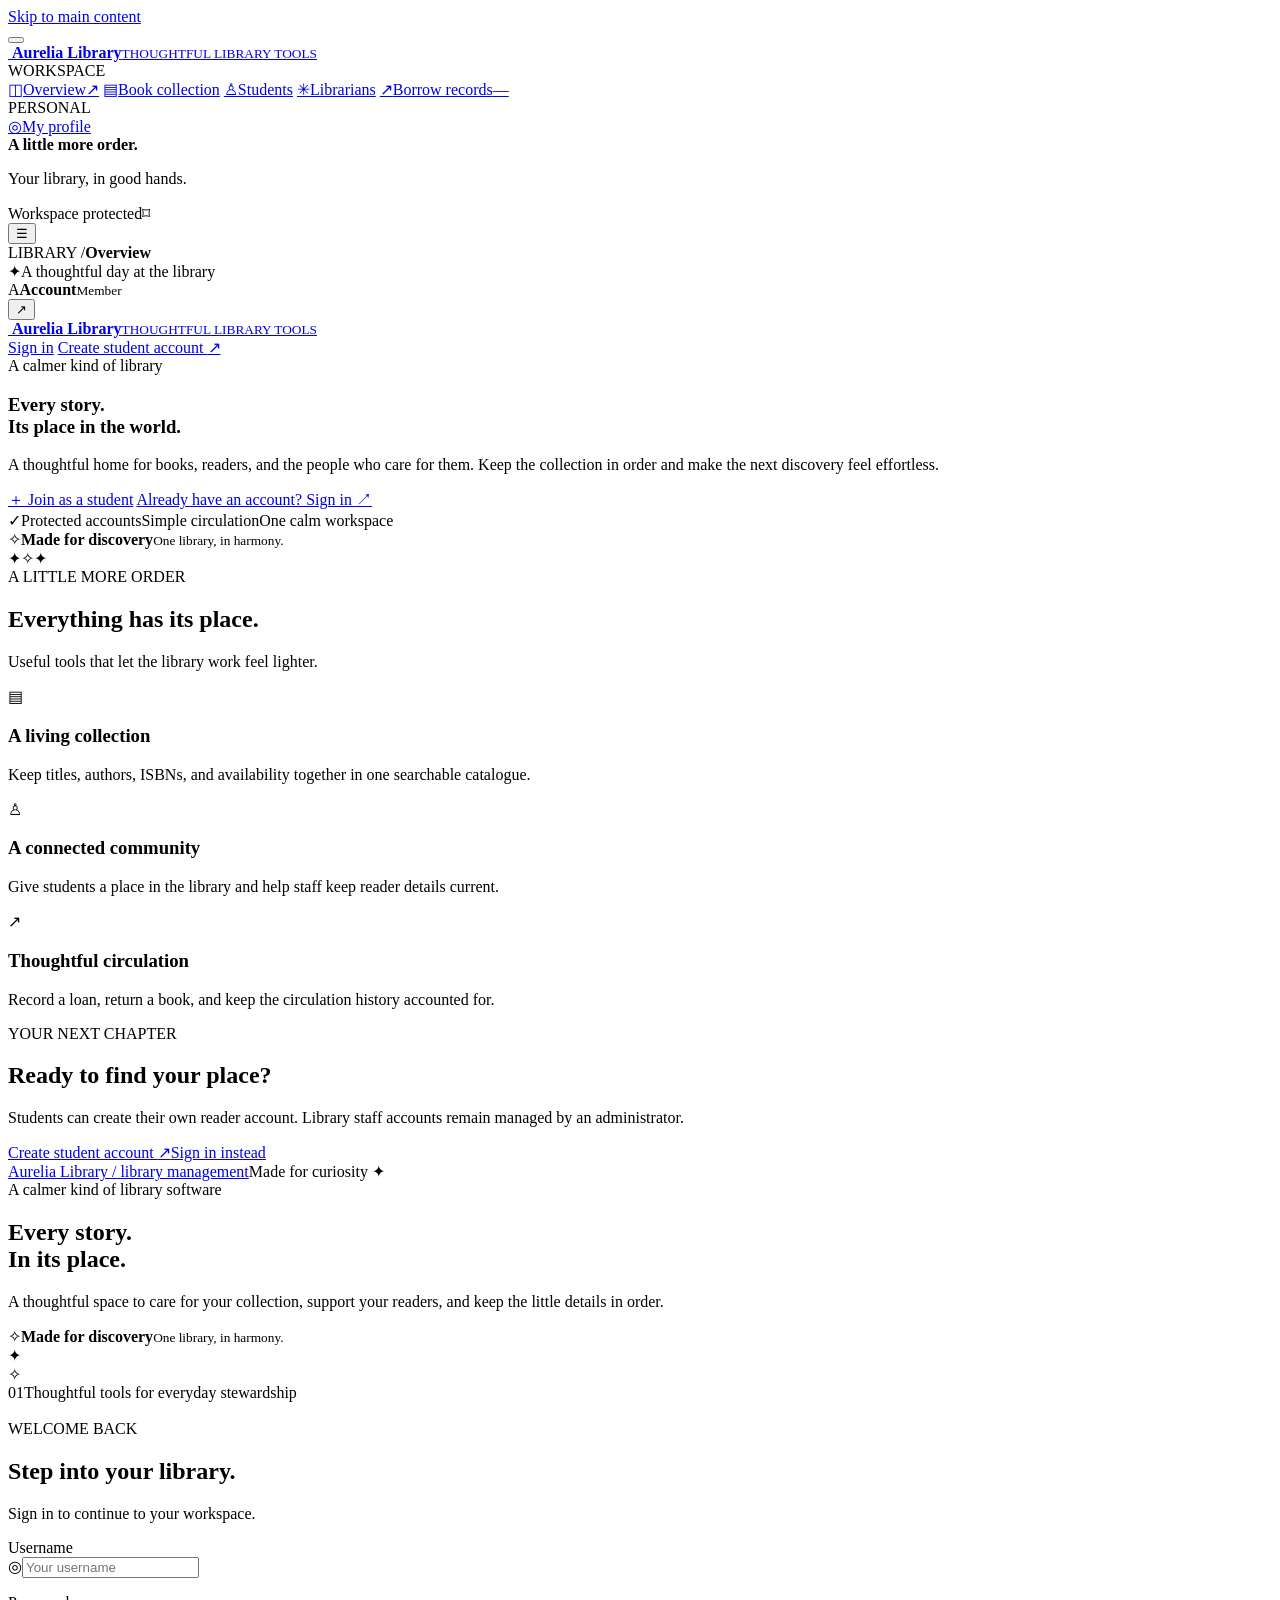
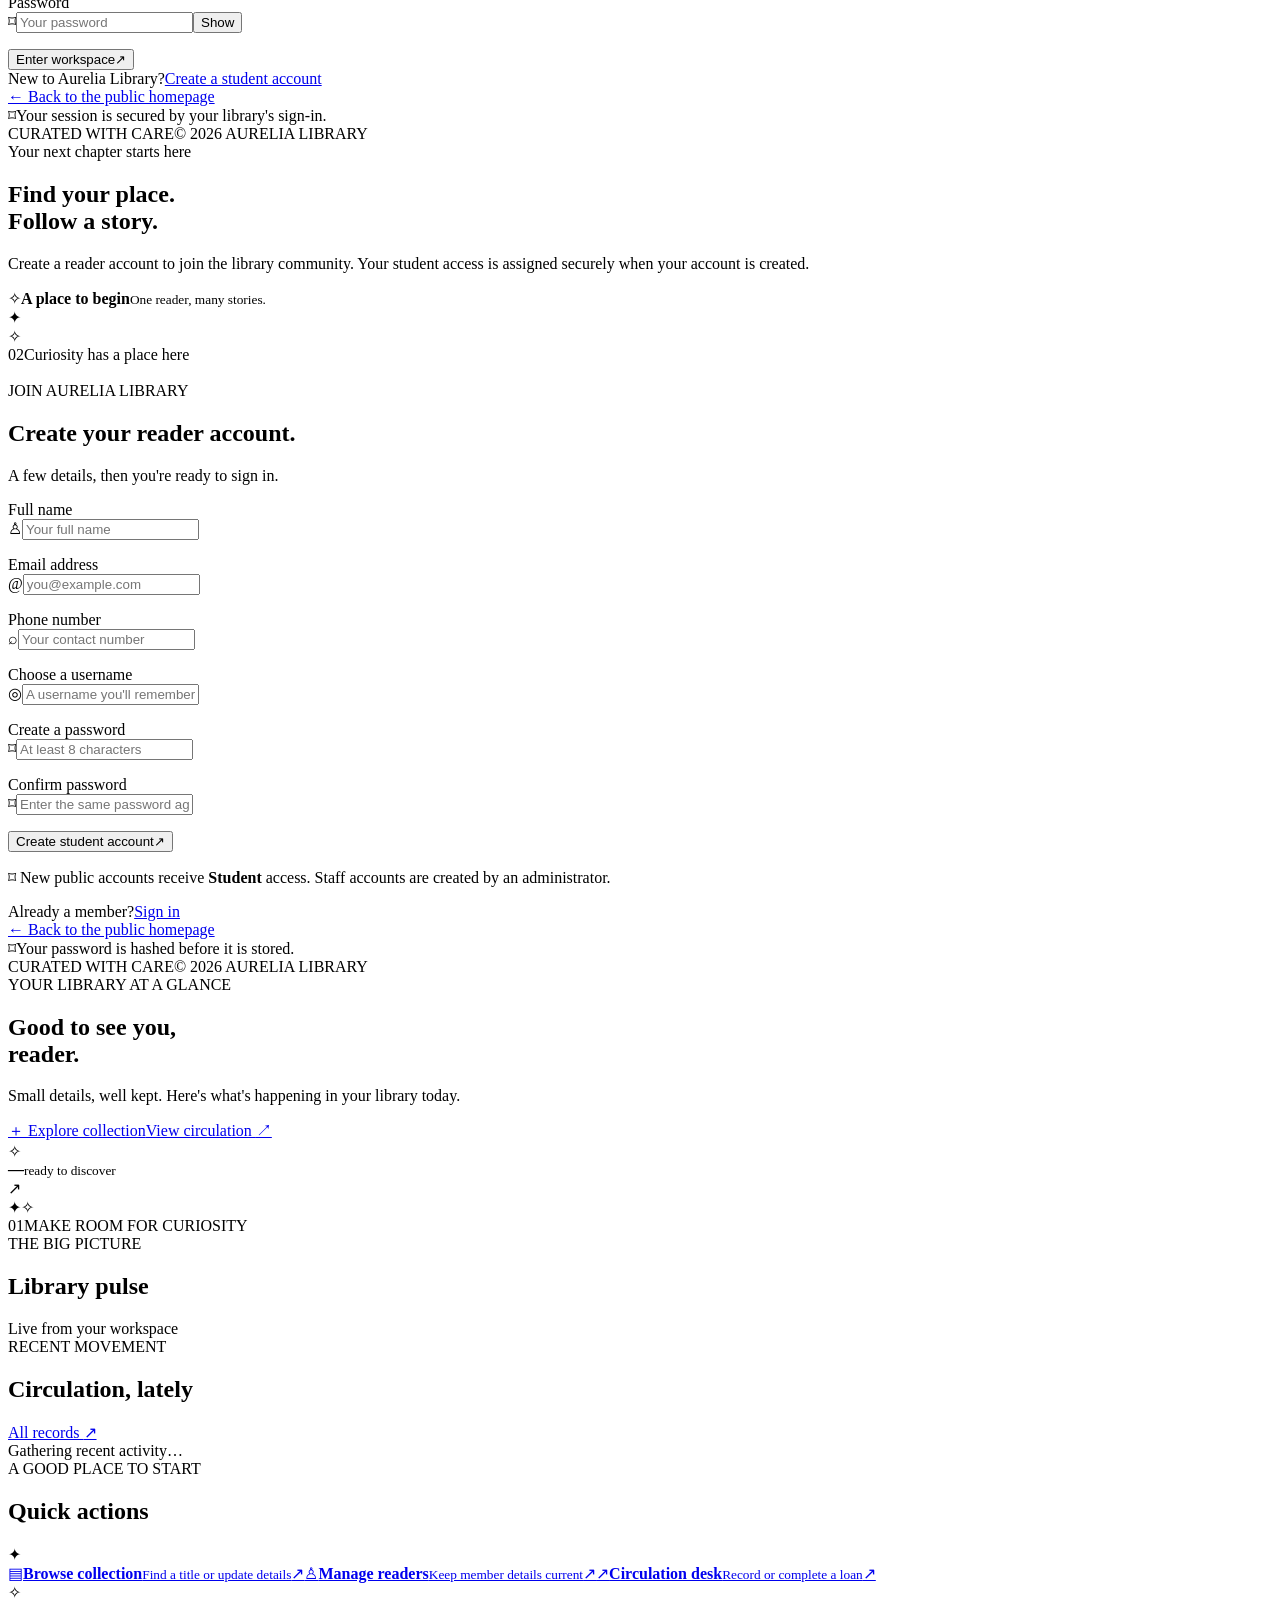
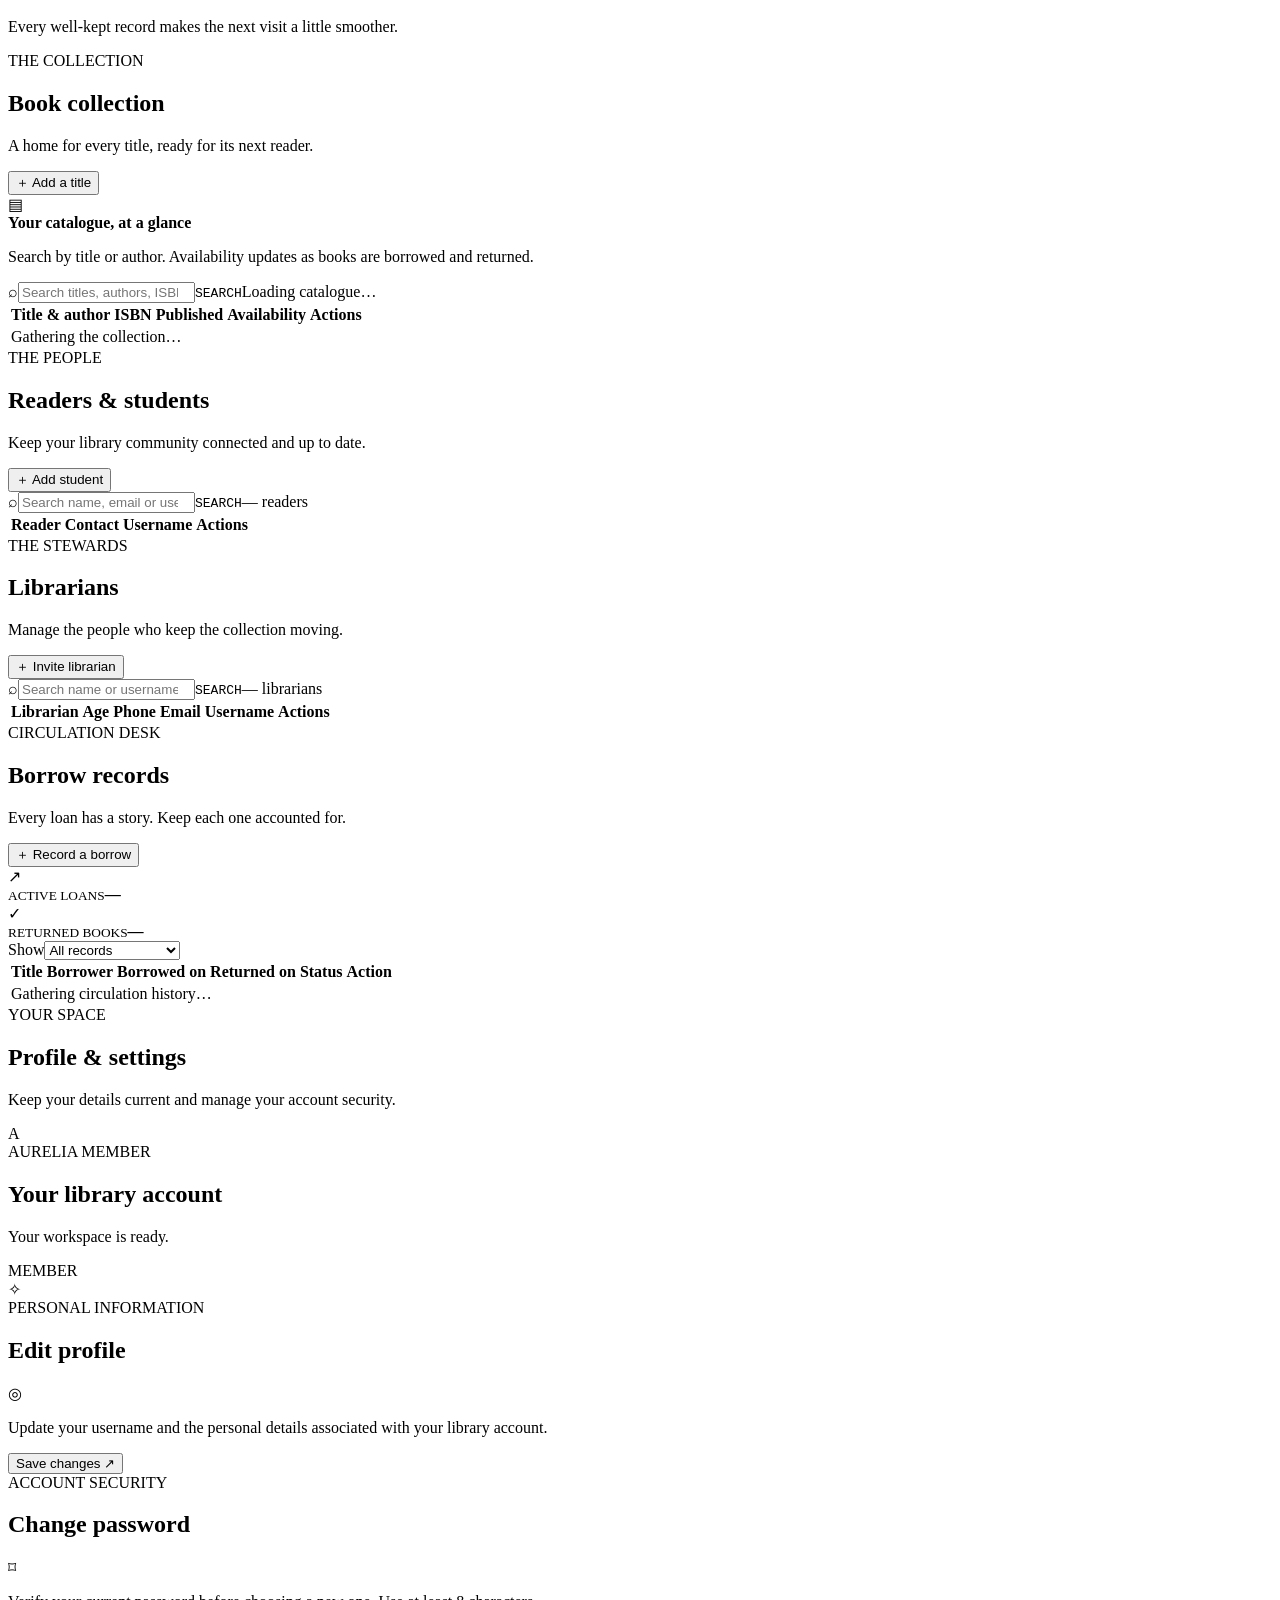
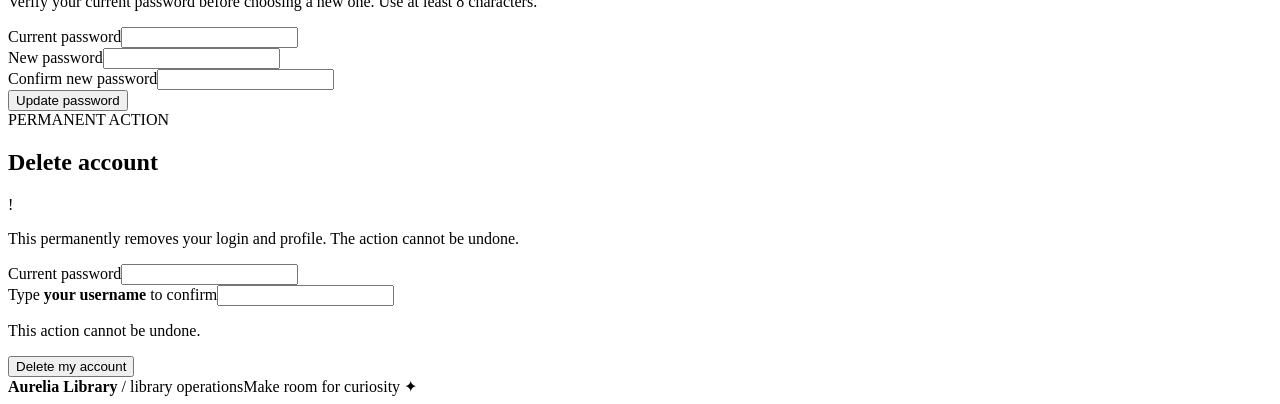
==== commit 6ca12a7b: "docs: refresh Aurelia Library README and screenshots" ====
--- a/backend/src/main/resources/static/index.html
+++ b/backend/src/main/resources/static/index.html
@@ -4,8 +4,12 @@
   <meta charset="UTF-8">
   <meta name="viewport" content="width=device-width, initial-scale=1.0">
   <meta name="theme-color" content="#f7f6ff">
-  <meta name="description" content="Aurelia Library — an elegant, responsive library management workspace.">
-  <title>Aurelia Library — Spatial Glass</title>
+  <meta name="description" content="Aurelia Library — thoughtful tools for everyday library operations. Manage books, readers, borrowing, returns, and staff invitations in one responsive workspace.">
+  <title>Aurelia Library — Library Management</title>
+  <meta name="application-name" content="Aurelia Library">
+  <meta property="og:title" content="Aurelia Library — Library Management">
+  <meta property="og:description" content="Thoughtful tools for everyday library operations. Manage books, readers, borrowing, returns, and staff invitations in one responsive workspace.">
+  <meta property="og:type" content="website">
   <link rel="icon" href="/assets/library-mark.svg" type="image/svg+xml">
   <link rel="preconnect" href="https://fonts.googleapis.com">
   <link rel="preconnect" href="https://fonts.gstatic.com" crossorigin>
@@ -24,7 +28,7 @@
     <aside class="app-sidebar" id="app-sidebar" aria-label="Application sidebar">
       <a class="brand-lockup" href="#dashboard" aria-label="Aurelia Library home">
         <span class="brand-symbol"><img src="/assets/library-mark.svg" alt=""></span>
-        <span class="brand-copy"><strong>Aurelia</strong><small>LIBRARY WORKSPACE</small></span>
+        <span class="brand-copy"><strong>Aurelia Library</strong><small>THOUGHTFUL LIBRARY TOOLS</small></span>
       </a>
       <div class="sidebar-section-label">WORKSPACE</div>
       <nav class="side-navigation" aria-label="Primary navigation">
@@ -66,7 +70,7 @@
             <header class="public-nav">
               <a class="brand-lockup" href="#home" aria-label="Aurelia Library home">
                 <span class="brand-symbol"><img src="/assets/library-mark.svg" alt=""></span>
-                <span class="brand-copy"><strong>Aurelia</strong><small>LIBRARY WORKSPACE</small></span>
+                <span class="brand-copy"><strong>Aurelia Library</strong><small>THOUGHTFUL LIBRARY TOOLS</small></span>
               </a>
               <nav class="public-nav-actions" aria-label="Public navigation">
                 <a class="public-nav-link" href="#login">Sign in</a>
@@ -106,7 +110,7 @@
             </section>
 
             <section class="public-join-panel"><div><span class="eyebrow">YOUR NEXT CHAPTER</span><h2>Ready to find your place?</h2><p>Students can create their own reader account. Library staff accounts remain managed by an administrator.</p></div><div class="public-join-actions"><a class="button button-primary" href="#register">Create student account <span aria-hidden="true">↗</span></a><a class="public-secondary-link" href="#login">Sign in instead</a></div></section>
-            <footer class="public-footer"><a class="public-footer-brand" href="#home">Aurelia <span>/ library workspace</span></a><span>Made for curiosity <span aria-hidden="true">✦</span></span></footer>
+            <footer class="public-footer"><a class="public-footer-brand" href="#home">Aurelia Library <span>/ library management</span></a><span>Made for curiosity <span aria-hidden="true">✦</span></span></footer>
           </div>
         </section>
 
@@ -140,7 +144,7 @@
                   <p class="login-error" id="login-error" role="alert" hidden></p>
                   <button class="button button-primary button-block sign-in-button" type="submit"><span>Enter workspace</span><span aria-hidden="true">↗</span></button>
                 </form>
-                <div class="auth-switch-row"><span>New to Aurelia?</span><a href="#register">Create a student account</a></div>
+                <div class="auth-switch-row"><span>New to Aurelia Library?</span><a href="#register">Create a student account</a></div>
                 <a class="auth-home-link" href="#home">← Back to the public homepage</a>
                 <div class="auth-security"><span class="security-icon" aria-hidden="true">⌑</span><span>Your session is secured by your library's sign-in.</span></div>
               </div>
@@ -170,7 +174,7 @@
             <div class="auth-side register-auth-side">
               <div class="auth-card glass-panel register-card">
                 <div class="auth-card-mark"><img src="/assets/library-mark.svg" alt="" aria-hidden="true"></div>
-                <div class="eyebrow">JOIN AURELIA</div>
+                <div class="eyebrow">JOIN AURELIA LIBRARY</div>
                 <h2 id="register-title">Create your reader account.</h2>
                 <p class="auth-intro">A few details, then you're ready to sign in.</p>
                 <form id="registration-form" novalidate>
@@ -272,7 +276,7 @@
           </div>
         </section>
       </main>
-      <footer class="app-footer"><span><strong>Aurelia</strong> / library operations</span><span>Make room for curiosity <span aria-hidden="true">✦</span></span></footer>
+      <footer class="app-footer"><span><strong>Aurelia Library</strong> / library operations</span><span>Make room for curiosity <span aria-hidden="true">✦</span></span></footer>
     </div>
   </div>
   <div id="modal-root"></div>
